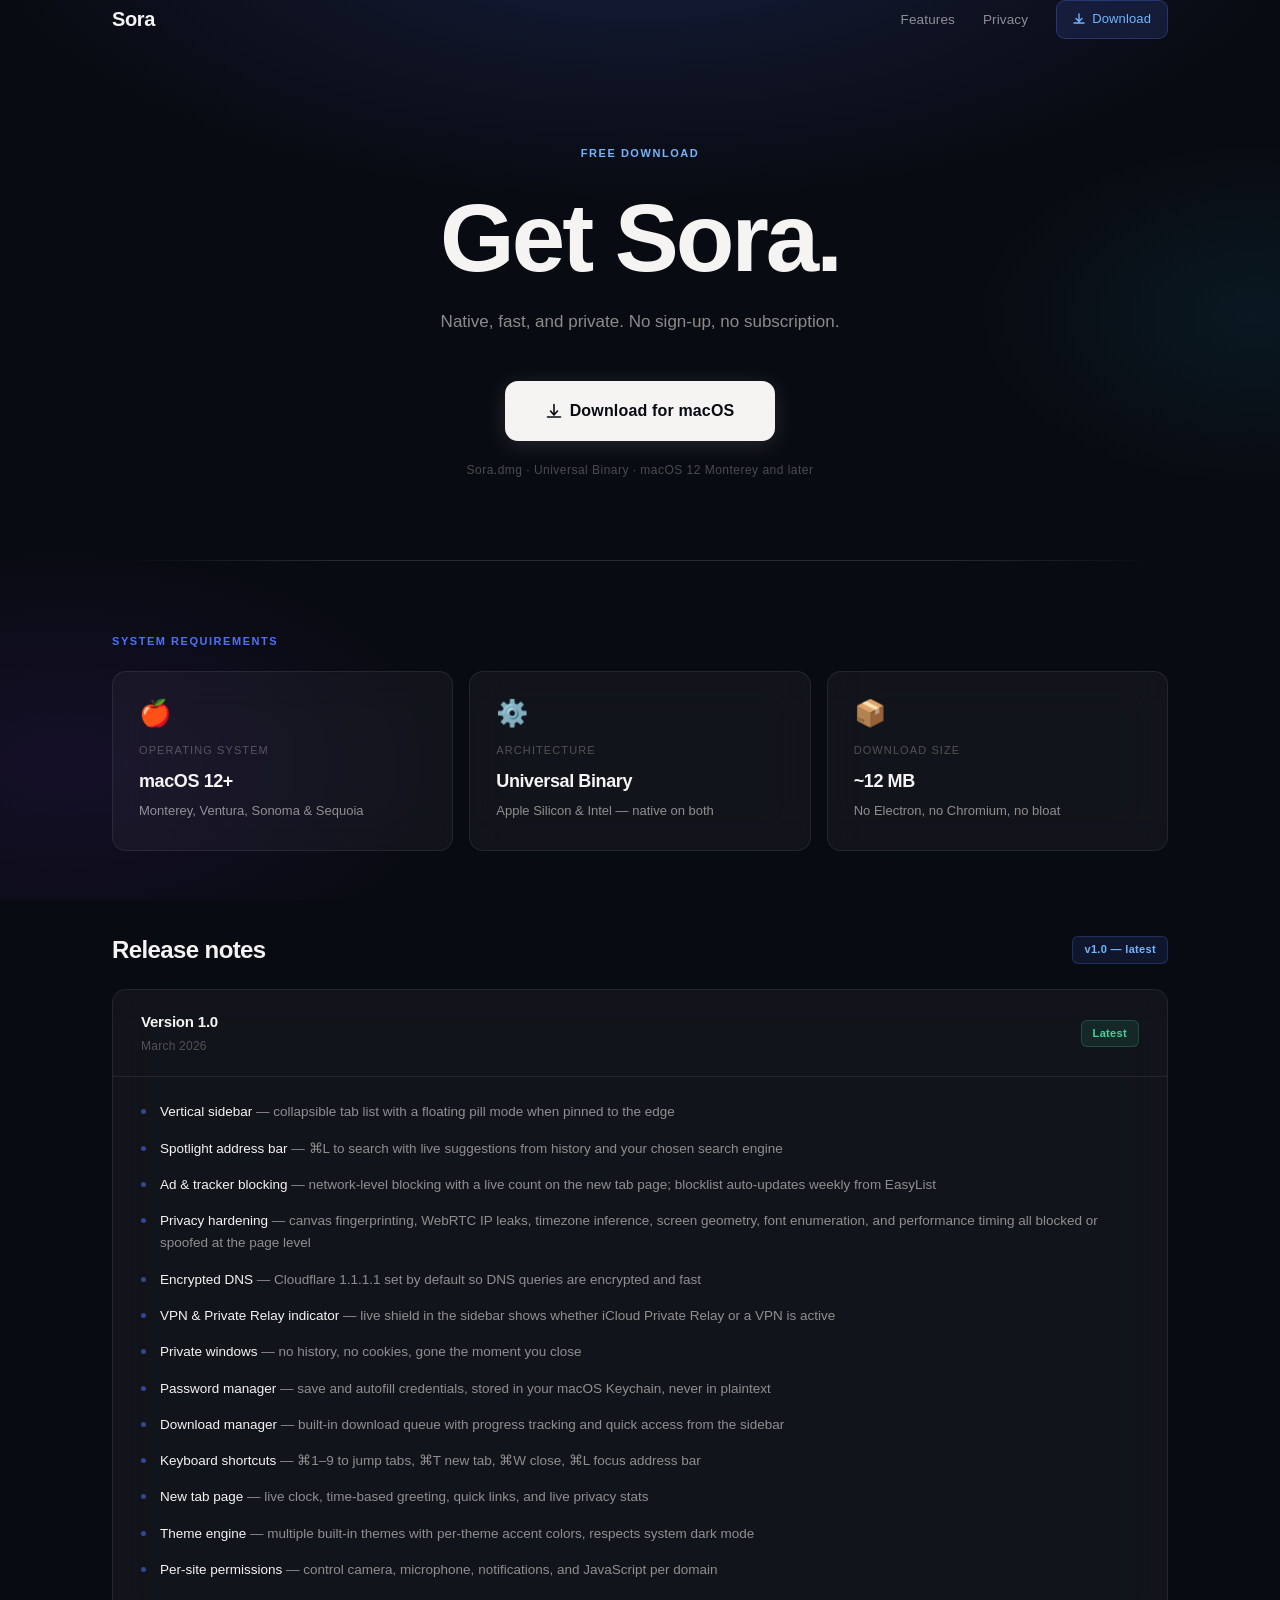
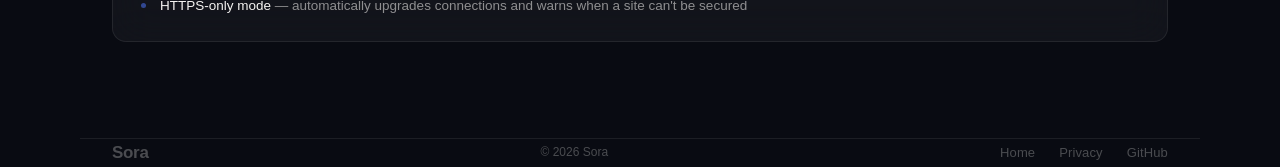
==== download.html @ f8c2eb23 "Redesign website to match browser visual style Full visual redesign of all three pages to match the " ====
<!doctype html>
<html lang="en">
<head>
  <meta charset="utf-8" />
  <meta name="viewport" content="width=device-width, initial-scale=1" />
  <title>Download Sora — macOS browser</title>
  <meta name="description" content="Download Sora for macOS. Free, native, and built with SwiftUI. No sign-up required." />
  <meta property="og:title" content="Download Sora — macOS browser" />
  <meta property="og:description" content="Free, native macOS browser built with SwiftUI. No account needed." />
  <meta property="og:type" content="website" />
  <link rel="icon" href="favicon.ico" />
  <style>
    :root {
      --bg: #090b12;
      --surface: rgba(255,255,255,0.04);
      --border: rgba(255,255,255,0.08);
      --border-strong: rgba(255,255,255,0.13);
      --text: #f5f4f2;
      --muted: rgba(245,244,242,0.55);
      --dim: rgba(245,244,242,0.28);
      --blue: #4d73f5;
      --blue-light: #73b4ff;
      --purple: #9b6dff;
      --teal: #00c7e0;
      --green: #3dd89a;
      --gold: #ffc840;
    }

    *, *::before, *::after { box-sizing: border-box; margin: 0; padding: 0; }
    html { scroll-behavior: smooth; }

    body {
      background-color: var(--bg);
      color: var(--text);
      font-family: -apple-system, BlinkMacSystemFont, 'Segoe UI', sans-serif;
      font-size: 16px;
      line-height: 1.6;
      font-weight: 400;
      -webkit-font-smoothing: antialiased;
      overflow-x: hidden;
    }

    a { color: inherit; text-decoration: none; }
    a:focus-visible { outline: 2px solid var(--blue); outline-offset: 3px; border-radius: 4px; }

    /* ── Background ─────────────────────────────────────────── */
    .bg-layer {
      position: fixed;
      inset: 0;
      pointer-events: none;
      z-index: 0;
      background:
        radial-gradient(ellipse 80% 50% at 50% -10%, rgba(77,115,245,0.18) 0%, transparent 65%),
        radial-gradient(ellipse 50% 40% at 5% 85%, rgba(120,50,230,0.1) 0%, transparent 60%),
        radial-gradient(ellipse 40% 35% at 98% 35%, rgba(0,199,224,0.07) 0%, transparent 55%),
        #090b12;
    }

    /* ── Layout ─────────────────────────────────────────────── */
    .wrap {
      max-width: 1120px;
      margin: 0 auto;
      padding: 0 32px;
      position: relative;
      z-index: 1;
    }

    /* ── Header ─────────────────────────────────────────────── */
    header {
      display: flex;
      align-items: center;
      justify-content: space-between;
      padding: 28px 0;
      opacity: 0;
      animation: fadeDown 0.55s ease 0.05s forwards;
    }

    .brand {
      font-size: 20px;
      font-weight: 600;
      color: var(--text);
      letter-spacing: -0.4px;
    }

    nav {
      display: flex;
      align-items: center;
      gap: 28px;
    }
    nav a {
      font-size: 13.5px;
      font-weight: 400;
      color: var(--muted);
      letter-spacing: 0.01em;
      transition: color 0.2s;
    }
    nav a:hover { color: var(--text); }

    .nav-download {
      display: inline-flex;
      align-items: center;
      gap: 7px;
      padding: 8px 16px;
      border-radius: 9px;
      background: rgba(77,115,245,0.14);
      border: 1px solid rgba(77,115,245,0.3);
      color: var(--blue-light) !important;
      font-size: 13px !important;
      font-weight: 500 !important;
      transition: background 0.2s, border-color 0.2s, color 0.2s !important;
    }
    .nav-download:hover {
      background: rgba(77,115,245,0.24) !important;
      border-color: rgba(77,115,245,0.45) !important;
      color: #fff !important;
    }

    /* ── Buttons ─────────────────────────────────────────────── */
    .btn {
      display: inline-flex;
      align-items: center;
      justify-content: center;
      gap: 8px;
      padding: 13px 24px;
      border-radius: 11px;
      font-size: 14.5px;
      font-weight: 500;
      font-family: -apple-system, BlinkMacSystemFont, 'Segoe UI', sans-serif;
      border: 1px solid transparent;
      transition: transform 0.15s, box-shadow 0.2s, background 0.2s, border-color 0.2s, color 0.2s;
      cursor: pointer;
      white-space: nowrap;
      letter-spacing: 0.01em;
    }
    .btn:hover { transform: translateY(-1px); }
    .btn:active { transform: translateY(0); }

    .btn-primary {
      background: var(--text);
      color: #090b12;
      font-weight: 600;
      box-shadow: 0 4px 24px rgba(245,244,242,0.12);
    }
    .btn-primary:hover {
      background: #fff;
      box-shadow: 0 8px 36px rgba(245,244,242,0.2);
    }

    .btn-large {
      padding: 16px 40px;
      font-size: 16px;
      border-radius: 13px;
    }

    /* ── Hero ───────────────────────────────────────────────── */
    .download-hero {
      padding: 100px 0 80px;
      text-align: center;
      max-width: 560px;
      margin: 0 auto;
    }

    .eyebrow-badge {
      display: inline-block;
      font-size: 11px;
      font-weight: 600;
      color: var(--blue-light);
      text-transform: uppercase;
      letter-spacing: 0.14em;
      margin-bottom: 28px;
      opacity: 0;
      animation: fadeUp 0.55s ease 0.15s forwards;
    }

    .download-hero h1 {
      font-size: clamp(56px, 8vw, 96px);
      font-weight: 700;
      line-height: 1.0;
      letter-spacing: -3px;
      color: var(--text);
      margin-bottom: 22px;
      opacity: 0;
      animation: fadeUp 0.6s ease 0.22s forwards;
    }

    .download-hero .sub {
      font-size: 17px;
      color: var(--muted);
      font-weight: 300;
      line-height: 1.7;
      margin-bottom: 44px;
      opacity: 0;
      animation: fadeUp 0.6s ease 0.3s forwards;
    }

    .download-cta {
      margin-bottom: 20px;
      opacity: 0;
      animation: fadeUp 0.6s ease 0.38s forwards;
    }

    .fine {
      font-size: 12px;
      color: var(--dim);
      letter-spacing: 0.04em;
      opacity: 0;
      animation: fadeUp 0.55s ease 0.46s forwards;
    }

    /* ── Divider ─────────────────────────────────────────────── */
    .divider {
      height: 1px;
      background: linear-gradient(90deg, transparent, var(--border-strong) 20%, var(--border-strong) 80%, transparent);
      margin: 0 0 72px;
      position: relative;
      z-index: 1;
    }

    /* ── Requirements ────────────────────────────────────────── */
    .section-eyebrow {
      font-size: 11px;
      font-weight: 600;
      color: var(--blue);
      text-transform: uppercase;
      letter-spacing: 0.14em;
      margin-bottom: 20px;
    }

    .req-grid {
      display: grid;
      grid-template-columns: repeat(3, 1fr);
      gap: 16px;
      margin-bottom: 80px;
    }
    .req-card {
      background: rgba(255,255,255,0.04);
      border: 1px solid var(--border);
      border-radius: 14px;
      backdrop-filter: blur(20px);
      -webkit-backdrop-filter: blur(20px);
      padding: 28px 26px;
      transition: border-color 0.2s ease, background 0.2s ease;
    }
    .req-card:hover {
      border-color: rgba(255,255,255,0.16);
      background: rgba(255,255,255,0.06);
    }
    .req-icon {
      font-size: 26px;
      margin-bottom: 16px;
      line-height: 1;
    }
    .req-card .k {
      font-size: 11px;
      font-weight: 500;
      color: var(--dim);
      text-transform: uppercase;
      letter-spacing: 0.1em;
      margin-bottom: 8px;
    }
    .req-card .v {
      font-size: 18px;
      font-weight: 600;
      color: var(--text);
      letter-spacing: -0.4px;
      margin-bottom: 5px;
    }
    .req-card .v-sub {
      font-size: 13px;
      font-weight: 300;
      color: var(--muted);
    }

    /* ── Release notes ───────────────────────────────────────── */
    .notes-header {
      display: flex;
      align-items: center;
      justify-content: space-between;
      gap: 16px;
      margin-bottom: 20px;
    }
    .notes-header h2 {
      font-size: 24px;
      font-weight: 700;
      letter-spacing: -0.6px;
      color: var(--text);
    }
    .latest-badge {
      font-size: 11px;
      font-weight: 600;
      color: var(--blue-light);
      background: rgba(77,115,245,0.12);
      border: 1px solid rgba(77,115,245,0.25);
      padding: 4px 11px;
      border-radius: 6px;
      letter-spacing: 0.03em;
      flex-shrink: 0;
    }

    .release-card {
      background: rgba(255,255,255,0.04);
      border: 1px solid var(--border);
      border-radius: 14px;
      backdrop-filter: blur(20px);
      -webkit-backdrop-filter: blur(20px);
      overflow: hidden;
      margin-bottom: 96px;
    }
    .release-meta {
      display: flex;
      align-items: center;
      justify-content: space-between;
      padding: 20px 28px;
      border-bottom: 1px solid var(--border);
      gap: 16px;
    }
    .release-version {
      font-size: 15px;
      font-weight: 600;
      color: var(--text);
      letter-spacing: -0.2px;
    }
    .release-date {
      font-size: 12px;
      color: var(--dim);
      margin-top: 3px;
      letter-spacing: 0.02em;
    }
    .release-tag {
      font-size: 11px;
      font-weight: 600;
      color: var(--green);
      background: rgba(61,216,154,0.1);
      border: 1px solid rgba(61,216,154,0.22);
      padding: 4px 11px;
      border-radius: 6px;
      letter-spacing: 0.03em;
    }

    .release-items {
      padding: 24px 28px;
      display: flex;
      flex-direction: column;
      gap: 14px;
    }
    .release-item {
      display: flex;
      align-items: flex-start;
      gap: 14px;
      font-size: 13.5px;
      color: var(--muted);
      line-height: 1.65;
      font-weight: 300;
    }
    .release-item::before {
      content: '';
      width: 5px;
      height: 5px;
      border-radius: 50%;
      background: var(--blue);
      opacity: 0.55;
      margin-top: 8px;
      flex-shrink: 0;
    }
    .release-item strong {
      color: var(--text);
      font-weight: 500;
    }

    /* ── Animations ─────────────────────────────────────────── */
    @keyframes fadeUp {
      from { opacity: 0; transform: translateY(18px); }
      to   { opacity: 1; transform: translateY(0); }
    }
    @keyframes fadeDown {
      from { opacity: 0; transform: translateY(-10px); }
      to   { opacity: 1; transform: translateY(0); }
    }

    .reveal {
      opacity: 0;
      transform: translateY(22px);
      transition: opacity 0.6s ease, transform 0.6s ease;
    }
    .reveal.visible {
      opacity: 1;
      transform: translateY(0);
    }

    /* ── Footer ─────────────────────────────────────────────── */
    footer {
      border-top: 1px solid var(--border);
      padding: 32px 0;
      display: flex;
      align-items: center;
      justify-content: space-between;
      position: relative;
      z-index: 1;
    }
    .footer-brand {
      font-size: 17px;
      font-weight: 600;
      color: var(--dim);
      letter-spacing: -0.3px;
    }
    .footer-copy { font-size: 12px; color: var(--dim); }
    .footer-links { display: flex; gap: 24px; }
    .footer-links a { font-size: 13px; color: var(--dim); transition: color 0.2s; }
    .footer-links a:hover { color: var(--muted); }

    /* ── Responsive ─────────────────────────────────────────── */
    @media (max-width: 768px) {
      .req-grid { grid-template-columns: 1fr 1fr; }
      .notes-header { flex-direction: column; align-items: flex-start; }
      footer { flex-direction: column; gap: 16px; text-align: center; }
      .footer-brand { display: none; }
      nav a:not(.nav-download) { display: none; }
    }
    @media (max-width: 480px) {
      .wrap { padding: 0 20px; }
      .req-grid { grid-template-columns: 1fr; }
      .btn-large { width: 100%; }
    }
  </style>
</head>
<body>
  <div class="bg-layer" aria-hidden="true"></div>

  <header class="wrap">
    <a class="brand" href="index.html">Sora</a>
    <nav aria-label="Main navigation">
      <a href="index.html#features">Features</a>
      <a href="privacy.html">Privacy</a>
      <a href="download.html" class="nav-download" aria-current="page">
        <svg width="12" height="12" viewBox="0 0 12 12" fill="none"><path d="M6 1v7M3 5.5l3 3 3-3M1 10h10" stroke="currentColor" stroke-width="1.4" stroke-linecap="round" stroke-linejoin="round"/></svg>
        Download
      </a>
    </nav>
  </header>

  <main>
    <!-- Hero -->
    <section class="download-hero wrap" aria-labelledby="download-heading">
      <div class="eyebrow-badge">Free Download</div>
      <h1 id="download-heading">Get Sora.</h1>
      <p class="sub">Native, fast, and private. No sign-up, no subscription.</p>
      <div class="download-cta">
        <a class="btn btn-primary btn-large" href="Sora.dmg" download>
          <svg width="16" height="16" viewBox="0 0 16 16" fill="none"><path d="M8 1.5v9M4.5 8l3.5 4 3.5-4M1.5 14h13" stroke="currentColor" stroke-width="1.6" stroke-linecap="round" stroke-linejoin="round"/></svg>
          Download for macOS
        </a>
      </div>
      <p class="fine">Sora.dmg &middot; Universal Binary &middot; macOS 12 Monterey and later</p>
    </section>

    <div class="wrap"><div class="divider"></div></div>

    <!-- System Requirements -->
    <section class="wrap reveal" aria-label="System requirements">
      <p class="section-eyebrow">System Requirements</p>
      <div class="req-grid">
        <div class="req-card">
          <div class="req-icon" aria-hidden="true">🍎</div>
          <div class="k">Operating System</div>
          <div class="v">macOS 12+</div>
          <div class="v-sub">Monterey, Ventura, Sonoma &amp; Sequoia</div>
        </div>
        <div class="req-card">
          <div class="req-icon" aria-hidden="true">⚙️</div>
          <div class="k">Architecture</div>
          <div class="v">Universal Binary</div>
          <div class="v-sub">Apple Silicon &amp; Intel — native on both</div>
        </div>
        <div class="req-card">
          <div class="req-icon" aria-hidden="true">📦</div>
          <div class="k">Download Size</div>
          <div class="v">~12 MB</div>
          <div class="v-sub">No Electron, no Chromium, no bloat</div>
        </div>
      </div>
    </section>

    <!-- Release Notes -->
    <section class="wrap reveal" aria-label="Release notes">
      <div class="notes-header">
        <h2>Release notes</h2>
        <span class="latest-badge">v1.0 — latest</span>
      </div>
      <div class="release-card">
        <div class="release-meta">
          <div>
            <div class="release-version">Version 1.0</div>
            <div class="release-date">March 2026</div>
          </div>
          <span class="release-tag">Latest</span>
        </div>
        <div class="release-items">
          <div class="release-item"><span><strong>Vertical sidebar</strong> — collapsible tab list with a floating pill mode when pinned to the edge</span></div>
          <div class="release-item"><span><strong>Spotlight address bar</strong> — ⌘L to search with live suggestions from history and your chosen search engine</span></div>
          <div class="release-item"><span><strong>Ad &amp; tracker blocking</strong> — network-level blocking with a live count on the new tab page; blocklist auto-updates weekly from EasyList</span></div>
          <div class="release-item"><span><strong>Privacy hardening</strong> — canvas fingerprinting, WebRTC IP leaks, timezone inference, screen geometry, font enumeration, and performance timing all blocked or spoofed at the page level</span></div>
          <div class="release-item"><span><strong>Encrypted DNS</strong> — Cloudflare 1.1.1.1 set by default so DNS queries are encrypted and fast</span></div>
          <div class="release-item"><span><strong>VPN &amp; Private Relay indicator</strong> — live shield in the sidebar shows whether iCloud Private Relay or a VPN is active</span></div>
          <div class="release-item"><span><strong>Private windows</strong> — no history, no cookies, gone the moment you close</span></div>
          <div class="release-item"><span><strong>Password manager</strong> — save and autofill credentials, stored in your macOS Keychain, never in plaintext</span></div>
          <div class="release-item"><span><strong>Download manager</strong> — built-in download queue with progress tracking and quick access from the sidebar</span></div>
          <div class="release-item"><span><strong>Keyboard shortcuts</strong> — ⌘1–9 to jump tabs, ⌘T new tab, ⌘W close, ⌘L focus address bar</span></div>
          <div class="release-item"><span><strong>New tab page</strong> — live clock, time-based greeting, quick links, and live privacy stats</span></div>
          <div class="release-item"><span><strong>Theme engine</strong> — multiple built-in themes with per-theme accent colors, respects system dark mode</span></div>
          <div class="release-item"><span><strong>Per-site permissions</strong> — control camera, microphone, notifications, and JavaScript per domain</span></div>
          <div class="release-item"><span><strong>HTTPS-only mode</strong> — automatically upgrades connections and warns when a site can't be secured</span></div>
        </div>
      </div>
    </section>
  </main>

  <footer class="wrap">
    <span class="footer-brand">Sora</span>
    <p class="footer-copy">&copy; 2026 Sora</p>
    <nav class="footer-links" aria-label="Footer navigation">
      <a href="index.html">Home</a>
      <a href="privacy.html">Privacy</a>
      <a href="https://github.com/talb1/Sora-Browser" target="_blank" rel="noopener">GitHub</a>
    </nav>
  </footer>

  <script>
    const observer = new IntersectionObserver(
      entries => entries.forEach(e => {
        if (e.isIntersecting) {
          e.target.classList.add('visible');
          observer.unobserve(e.target);
        }
      }),
      { threshold: 0.1 }
    );
    document.querySelectorAll('.reveal').forEach(el => observer.observe(el));
  </script>
</body>
</html>
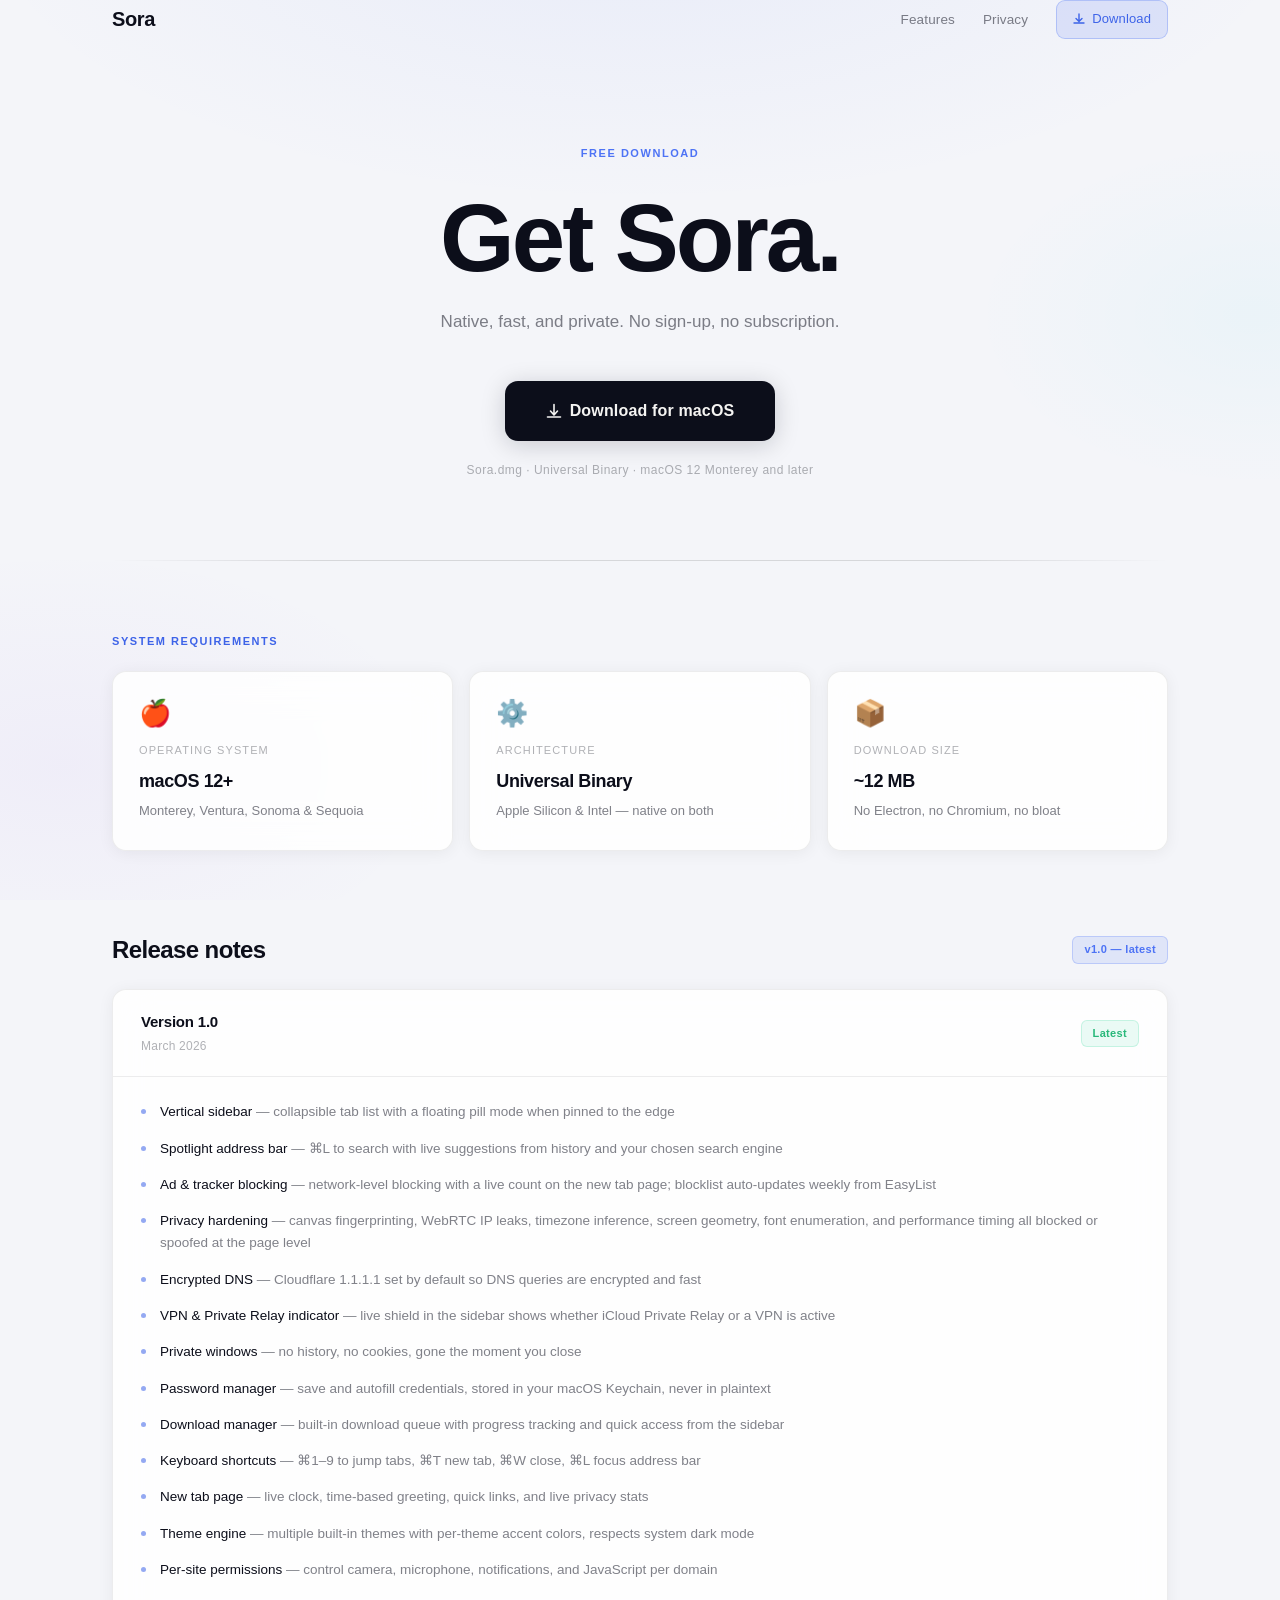
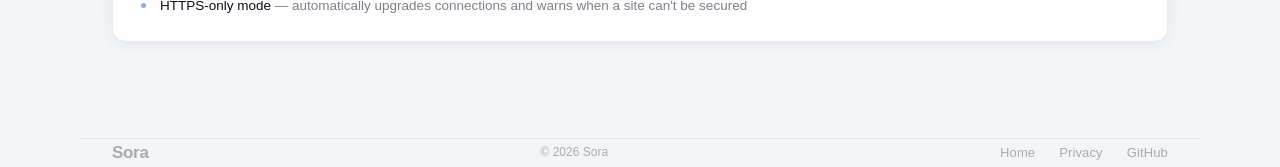
==== commit e431bd08: "Switch website to light mode Replace dark #090b12 background with a bright #f4f5f9 light mode. White" ====
--- a/download.html
+++ b/download.html
@@ -11,19 +11,19 @@
   <link rel="icon" href="favicon.ico" />
   <style>
     :root {
-      --bg: #090b12;
-      --surface: rgba(255,255,255,0.04);
-      --border: rgba(255,255,255,0.08);
-      --border-strong: rgba(255,255,255,0.13);
-      --text: #f5f4f2;
-      --muted: rgba(245,244,242,0.55);
-      --dim: rgba(245,244,242,0.28);
-      --blue: #4d73f5;
-      --blue-light: #73b4ff;
-      --purple: #9b6dff;
-      --teal: #00c7e0;
-      --green: #3dd89a;
-      --gold: #ffc840;
+      --bg: #f4f5f9;
+      --surface: rgba(255,255,255,0.85);
+      --border: rgba(0,0,0,0.07);
+      --border-strong: rgba(0,0,0,0.12);
+      --text: #0c0e1a;
+      --muted: rgba(12,14,26,0.52);
+      --dim: rgba(12,14,26,0.32);
+      --blue: #3d63e8;
+      --blue-light: #4d73f5;
+      --purple: #7c50e8;
+      --teal: #00a8bf;
+      --green: #28b87a;
+      --gold: #d4a017;
     }
 
     *, *::before, *::after { box-sizing: border-box; margin: 0; padding: 0; }
@@ -50,10 +50,10 @@
       pointer-events: none;
       z-index: 0;
       background:
-        radial-gradient(ellipse 80% 50% at 50% -10%, rgba(77,115,245,0.18) 0%, transparent 65%),
-        radial-gradient(ellipse 50% 40% at 5% 85%, rgba(120,50,230,0.1) 0%, transparent 60%),
-        radial-gradient(ellipse 40% 35% at 98% 35%, rgba(0,199,224,0.07) 0%, transparent 55%),
-        #090b12;
+        radial-gradient(ellipse 80% 50% at 50% -10%, rgba(77,115,245,0.07) 0%, transparent 65%),
+        radial-gradient(ellipse 50% 40% at 5% 85%, rgba(120,50,230,0.04) 0%, transparent 60%),
+        radial-gradient(ellipse 40% 35% at 98% 35%, rgba(0,199,224,0.04) 0%, transparent 55%),
+        #f4f5f9;
     }
 
     /* ── Layout ─────────────────────────────────────────────── */
@@ -104,15 +104,15 @@
       border-radius: 9px;
       background: rgba(77,115,245,0.14);
       border: 1px solid rgba(77,115,245,0.3);
-      color: var(--blue-light) !important;
+      color: var(--blue) !important;
       font-size: 13px !important;
       font-weight: 500 !important;
       transition: background 0.2s, border-color 0.2s, color 0.2s !important;
     }
     .nav-download:hover {
-      background: rgba(77,115,245,0.24) !important;
-      border-color: rgba(77,115,245,0.45) !important;
-      color: #fff !important;
+      background: rgba(61,99,232,0.18) !important;
+      border-color: rgba(61,99,232,0.4) !important;
+      color: var(--blue) !important;
     }
 
     /* ── Buttons ─────────────────────────────────────────────── */
@@ -137,13 +137,13 @@
 
     .btn-primary {
       background: var(--text);
-      color: #090b12;
-      font-weight: 600;
-      box-shadow: 0 4px 24px rgba(245,244,242,0.12);
+      color: #f5f4f2;
+      font-weight: 600;
+      box-shadow: 0 4px 24px rgba(12,14,26,0.18);
     }
     .btn-primary:hover {
-      background: #fff;
-      box-shadow: 0 8px 36px rgba(245,244,242,0.2);
+      background: #1a1d2e;
+      box-shadow: 0 8px 36px rgba(12,14,26,0.26);
     }
 
     .btn-large {
@@ -233,17 +233,19 @@
       margin-bottom: 80px;
     }
     .req-card {
-      background: rgba(255,255,255,0.04);
+      background: rgba(255,255,255,0.85);
       border: 1px solid var(--border);
       border-radius: 14px;
       backdrop-filter: blur(20px);
       -webkit-backdrop-filter: blur(20px);
+      box-shadow: 0 2px 16px rgba(0,0,0,0.06);
       padding: 28px 26px;
-      transition: border-color 0.2s ease, background 0.2s ease;
+      transition: border-color 0.2s ease, background 0.2s ease, box-shadow 0.2s ease;
     }
     .req-card:hover {
-      border-color: rgba(255,255,255,0.16);
-      background: rgba(255,255,255,0.06);
+      border-color: rgba(0,0,0,0.12);
+      background: rgba(255,255,255,0.98);
+      box-shadow: 0 6px 28px rgba(0,0,0,0.1);
     }
     .req-icon {
       font-size: 26px;
@@ -298,8 +300,9 @@
     }
 
     .release-card {
-      background: rgba(255,255,255,0.04);
+      background: rgba(255,255,255,0.85);
       border: 1px solid var(--border);
+      box-shadow: 0 2px 16px rgba(0,0,0,0.06);
       border-radius: 14px;
       backdrop-filter: blur(20px);
       -webkit-backdrop-filter: blur(20px);
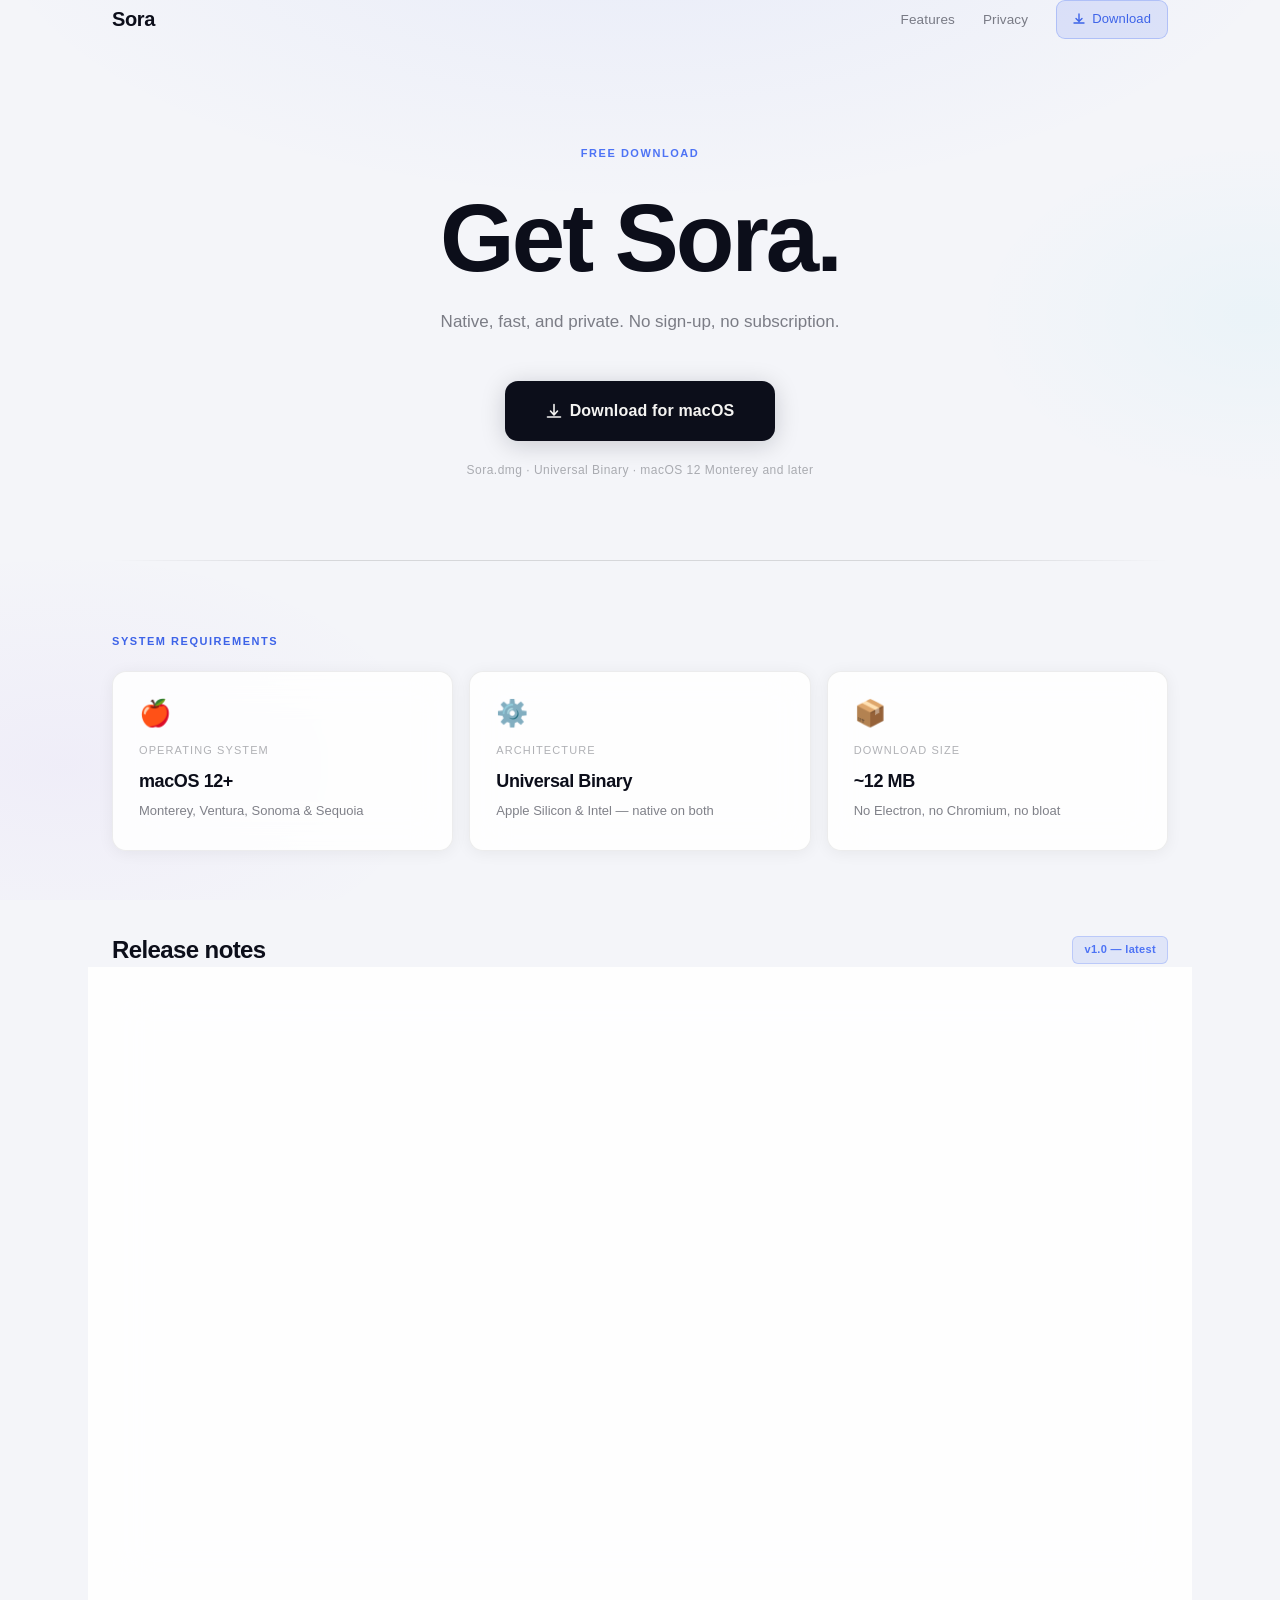
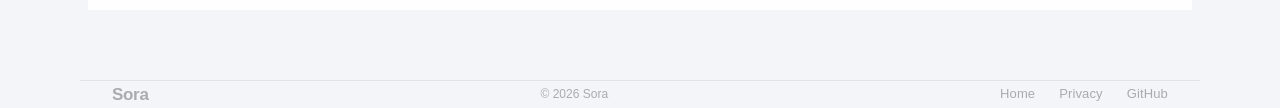
==== commit 5e44fec8: "Remove encrypted DNS and open source references - Remove Encrypted DNS feature card; replace with Fi" ====
--- a/download.html
+++ b/download.html
@@ -500,9 +500,8 @@
         <div class="release-items">
           <div class="release-item"><span><strong>Vertical sidebar</strong> — collapsible tab list with a floating pill mode when pinned to the edge</span></div>
           <div class="release-item"><span><strong>Spotlight address bar</strong> — ⌘L to search with live suggestions from history and your chosen search engine</span></div>
-          <div class="release-item"><span><strong>Ad &amp; tracker blocking</strong> — network-level blocking with a live count on the new tab page; blocklist auto-updates weekly from EasyList</span></div>
-          <div class="release-item"><span><strong>Privacy hardening</strong> — canvas fingerprinting, WebRTC IP leaks, timezone inference, screen geometry, font enumeration, and performance timing all blocked or spoofed at the page level</span></div>
-          <div class="release-item"><span><strong>Encrypted DNS</strong> — Cloudflare 1.1.1.1 set by default so DNS queries are encrypted and fast</span></div>
+          <div class="release-item"><span><strong>Ad &amp; tracker blocking</strong> — network-level blocking with a live count on the new tab page, updated automatically</span></div>
+          <div class="release-item"><span><strong>Privacy protections</strong> — fingerprinting, WebRTC leaks, and other tracking techniques are blocked automatically on every page</span></div>
           <div class="release-item"><span><strong>VPN &amp; Private Relay indicator</strong> — live shield in the sidebar shows whether iCloud Private Relay or a VPN is active</span></div>
           <div class="release-item"><span><strong>Private windows</strong> — no history, no cookies, gone the moment you close</span></div>
           <div class="release-item"><span><strong>Password manager</strong> — save and autofill credentials, stored in your macOS Keychain, never in plaintext</span></div>
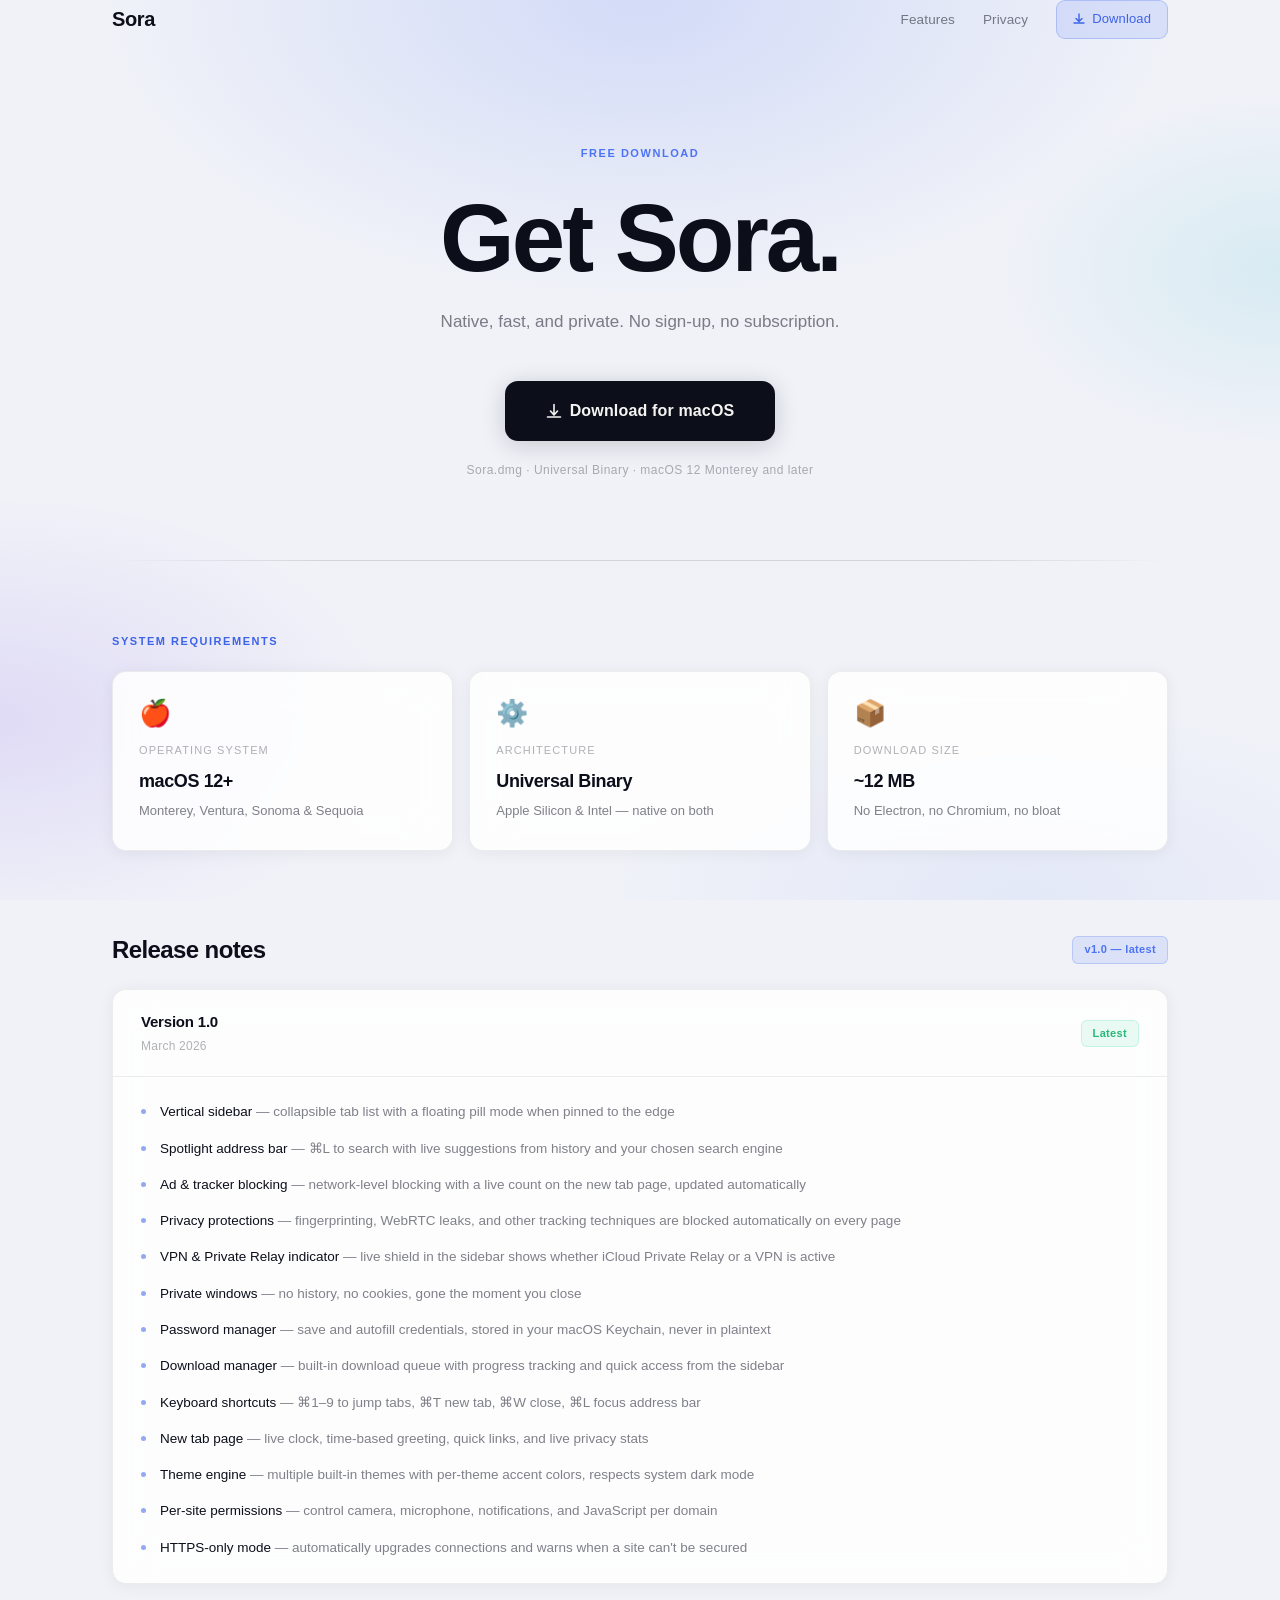
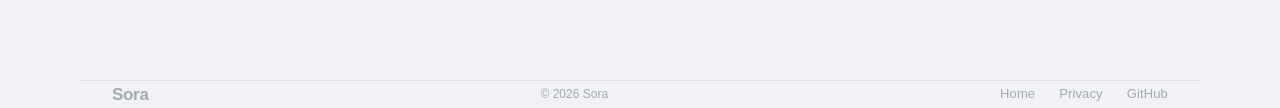
==== commit 036458a9: "Add gradient background across all pages Co-Authored-By: Claude Sonnet 4.6 <noreply@anthropic.com>" ====
--- a/download.html
+++ b/download.html
@@ -11,7 +11,7 @@
   <link rel="icon" href="favicon.ico" />
   <style>
     :root {
-      --bg: #f4f5f9;
+      --bg: #f0f2f8;
       --surface: rgba(255,255,255,0.85);
       --border: rgba(0,0,0,0.07);
       --border-strong: rgba(0,0,0,0.12);
@@ -50,10 +50,11 @@
       pointer-events: none;
       z-index: 0;
       background:
-        radial-gradient(ellipse 80% 50% at 50% -10%, rgba(77,115,245,0.07) 0%, transparent 65%),
-        radial-gradient(ellipse 50% 40% at 5% 85%, rgba(120,50,230,0.04) 0%, transparent 60%),
-        radial-gradient(ellipse 40% 35% at 98% 35%, rgba(0,199,224,0.04) 0%, transparent 55%),
-        #f4f5f9;
+        radial-gradient(ellipse 70% 55% at 50% 0%, rgba(77,115,245,0.18) 0%, transparent 60%),
+        radial-gradient(ellipse 55% 45% at 0% 80%, rgba(124,80,232,0.14) 0%, transparent 55%),
+        radial-gradient(ellipse 45% 40% at 100% 30%, rgba(0,168,191,0.10) 0%, transparent 50%),
+        radial-gradient(ellipse 60% 40% at 80% 100%, rgba(77,115,245,0.08) 0%, transparent 55%),
+        #f0f2f8;
     }
 
     /* ── Layout ─────────────────────────────────────────────── */
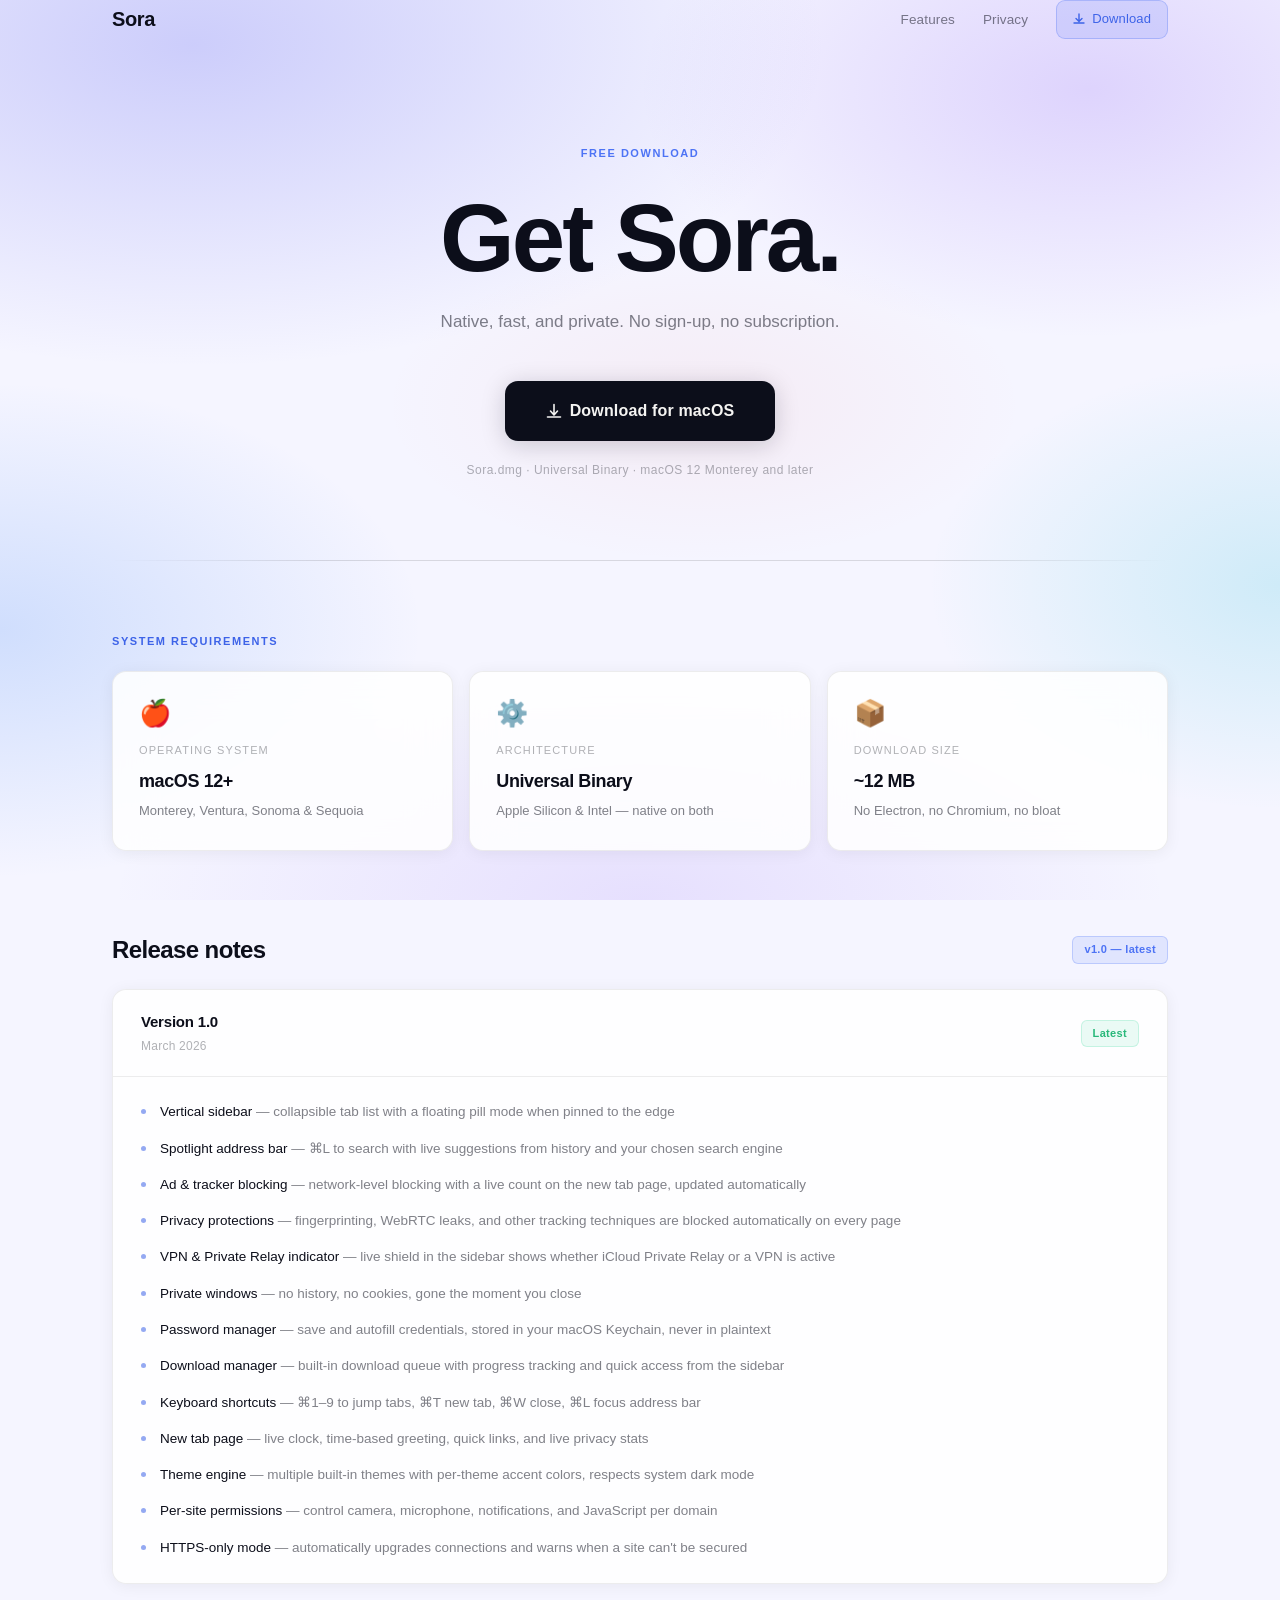
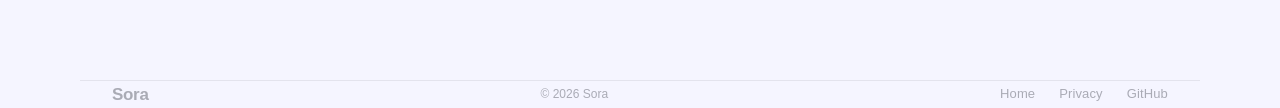
==== commit 7d4b89b0: "Richer mesh gradient background across all pages Six-layer radial gradient mesh: indigo top-left, vi" ====
--- a/download.html
+++ b/download.html
@@ -11,7 +11,7 @@
   <link rel="icon" href="favicon.ico" />
   <style>
     :root {
-      --bg: #f0f2f8;
+      --bg: #f5f5ff;
       --surface: rgba(255,255,255,0.85);
       --border: rgba(0,0,0,0.07);
       --border-strong: rgba(0,0,0,0.12);
@@ -50,11 +50,13 @@
       pointer-events: none;
       z-index: 0;
       background:
-        radial-gradient(ellipse 70% 55% at 50% 0%, rgba(77,115,245,0.18) 0%, transparent 60%),
-        radial-gradient(ellipse 55% 45% at 0% 80%, rgba(124,80,232,0.14) 0%, transparent 55%),
-        radial-gradient(ellipse 45% 40% at 100% 30%, rgba(0,168,191,0.10) 0%, transparent 50%),
-        radial-gradient(ellipse 60% 40% at 80% 100%, rgba(77,115,245,0.08) 0%, transparent 55%),
-        #f0f2f8;
+        radial-gradient(ellipse 90% 65% at 15% 5%,  rgba(99,102,241,0.28) 0%, transparent 55%),
+        radial-gradient(ellipse 70% 55% at 85% 10%, rgba(139,92,246,0.22) 0%, transparent 50%),
+        radial-gradient(ellipse 60% 50% at 0%  70%, rgba(59,130,246,0.20) 0%, transparent 55%),
+        radial-gradient(ellipse 55% 50% at 100% 65%,rgba(6,182,212,0.16)  0%, transparent 50%),
+        radial-gradient(ellipse 75% 45% at 50% 100%,rgba(139,92,246,0.14) 0%, transparent 55%),
+        radial-gradient(ellipse 50% 35% at 55% 45%, rgba(248,113,113,0.07) 0%, transparent 50%),
+        #f5f5ff;
     }
 
     /* ── Layout ─────────────────────────────────────────────── */
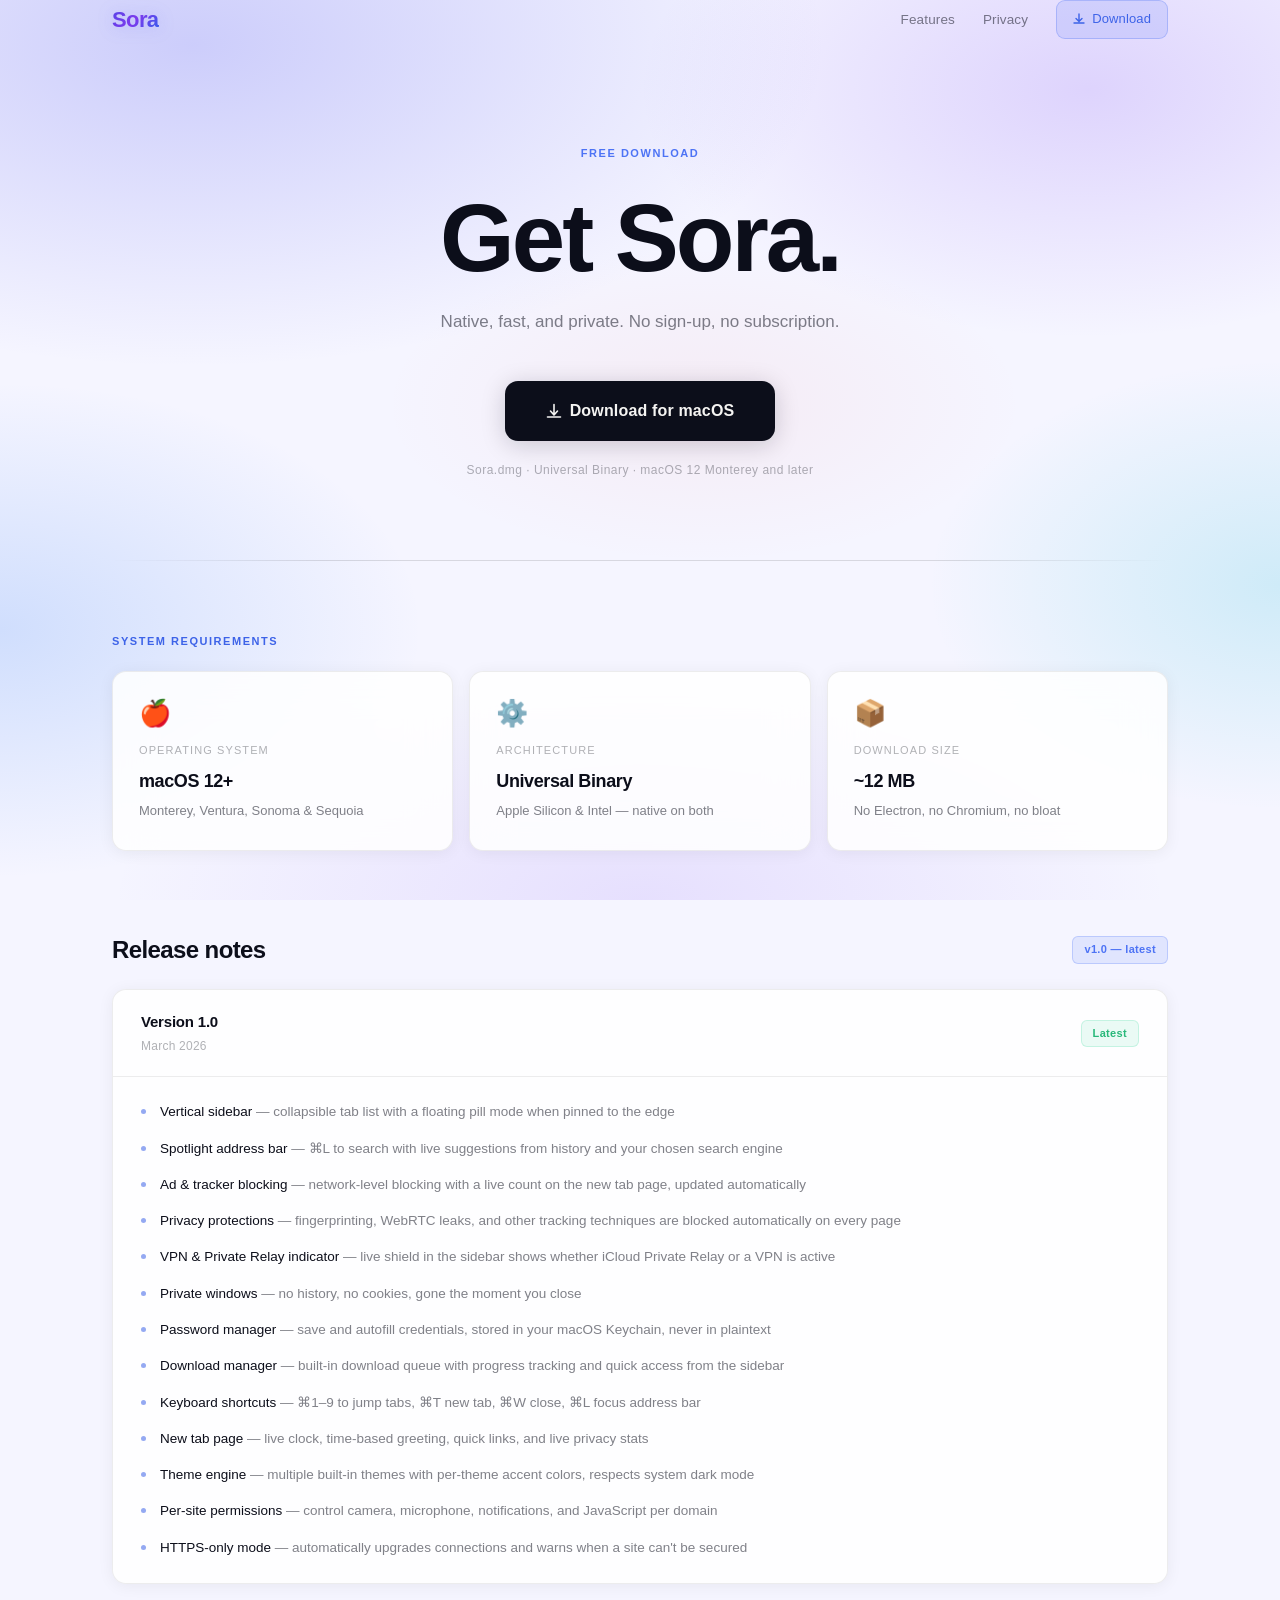
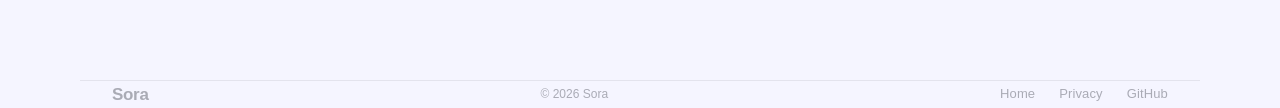
==== commit d5179ea7: "Style brand logo with indigo-to-blue gradient Co-Authored-By: Claude Sonnet 4.6 <noreply@anthropic.c" ====
--- a/download.html
+++ b/download.html
@@ -79,10 +79,14 @@
     }
 
     .brand {
-      font-size: 20px;
-      font-weight: 600;
-      color: var(--text);
-      letter-spacing: -0.4px;
+      font-size: 22px;
+      font-weight: 700;
+      letter-spacing: -0.6px;
+      background: linear-gradient(135deg, #4f46e5 0%, #7c3aed 50%, #2563eb 100%);
+      -webkit-background-clip: text;
+      -webkit-text-fill-color: transparent;
+      background-clip: text;
+      filter: drop-shadow(0 1px 8px rgba(99,102,241,0.25));
     }
 
     nav {
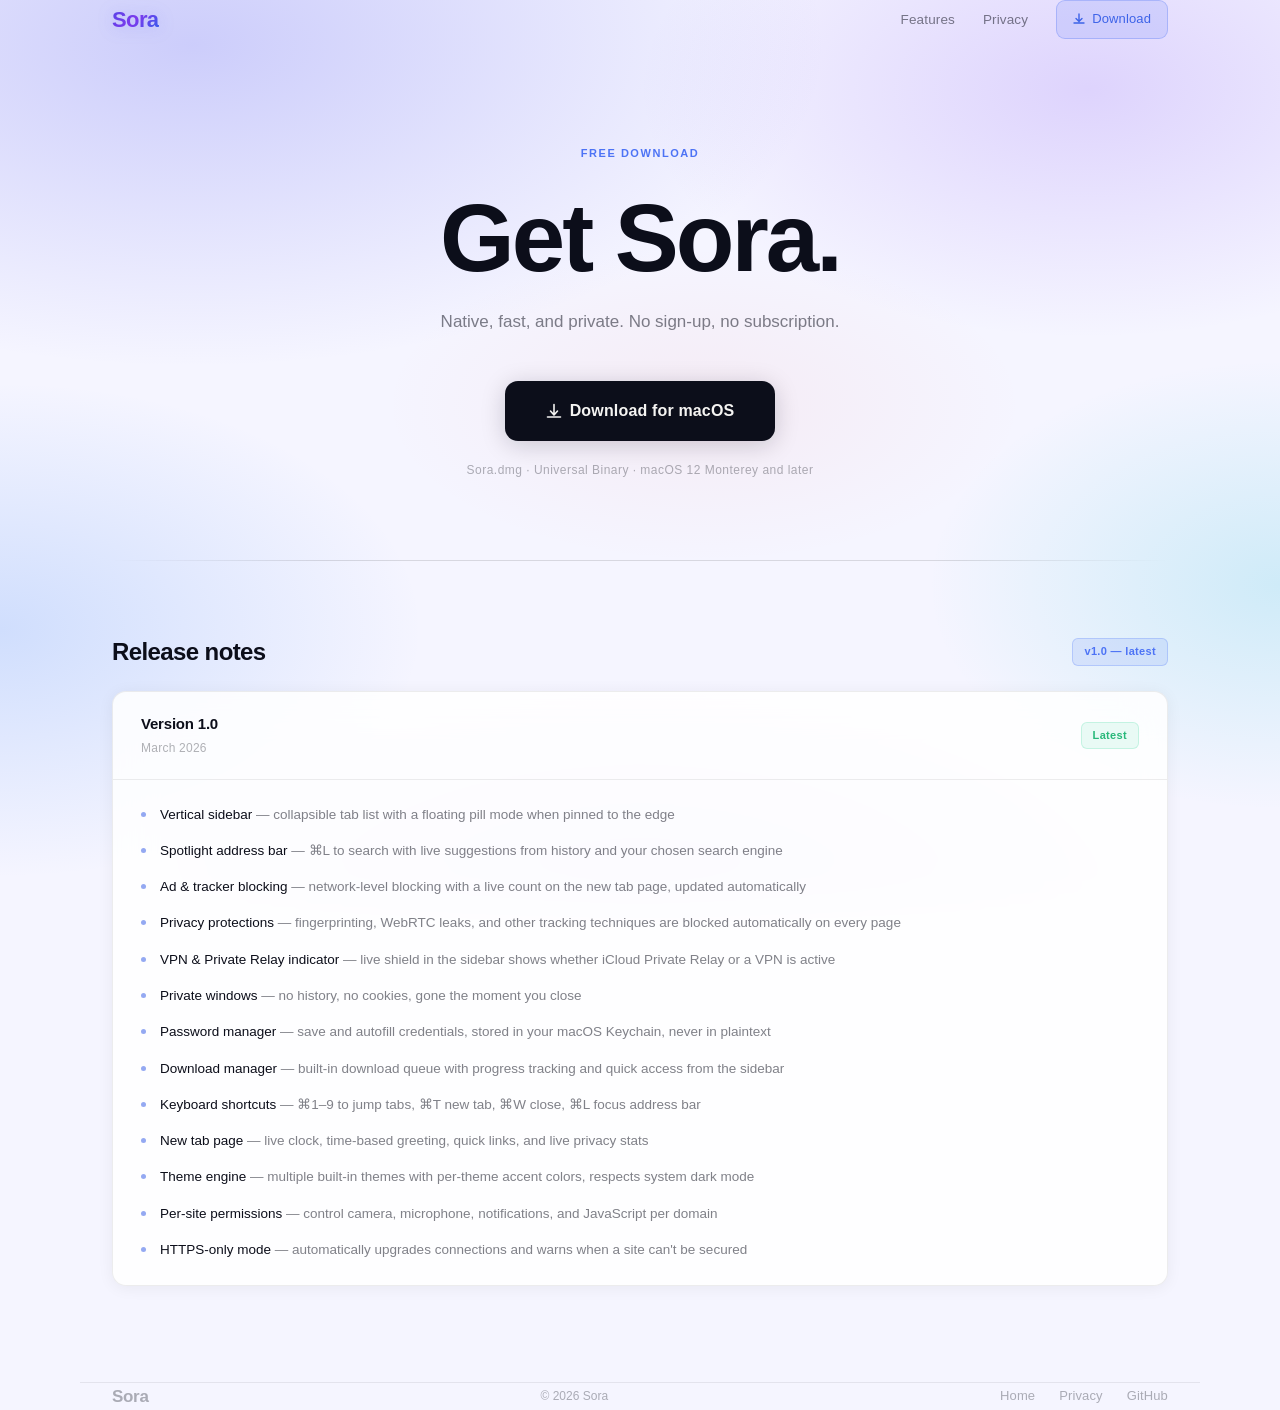
==== commit 6a74b2b1: "Remove system requirements section" ====
--- a/download.html
+++ b/download.html
@@ -464,31 +464,6 @@
     </section>
 
     <div class="wrap"><div class="divider"></div></div>
-
-    <!-- System Requirements -->
-    <section class="wrap reveal" aria-label="System requirements">
-      <p class="section-eyebrow">System Requirements</p>
-      <div class="req-grid">
-        <div class="req-card">
-          <div class="req-icon" aria-hidden="true">🍎</div>
-          <div class="k">Operating System</div>
-          <div class="v">macOS 12+</div>
-          <div class="v-sub">Monterey, Ventura, Sonoma &amp; Sequoia</div>
-        </div>
-        <div class="req-card">
-          <div class="req-icon" aria-hidden="true">⚙️</div>
-          <div class="k">Architecture</div>
-          <div class="v">Universal Binary</div>
-          <div class="v-sub">Apple Silicon &amp; Intel — native on both</div>
-        </div>
-        <div class="req-card">
-          <div class="req-icon" aria-hidden="true">📦</div>
-          <div class="k">Download Size</div>
-          <div class="v">~12 MB</div>
-          <div class="v-sub">No Electron, no Chromium, no bloat</div>
-        </div>
-      </div>
-    </section>
 
     <!-- Release Notes -->
     <section class="wrap reveal" aria-label="Release notes">
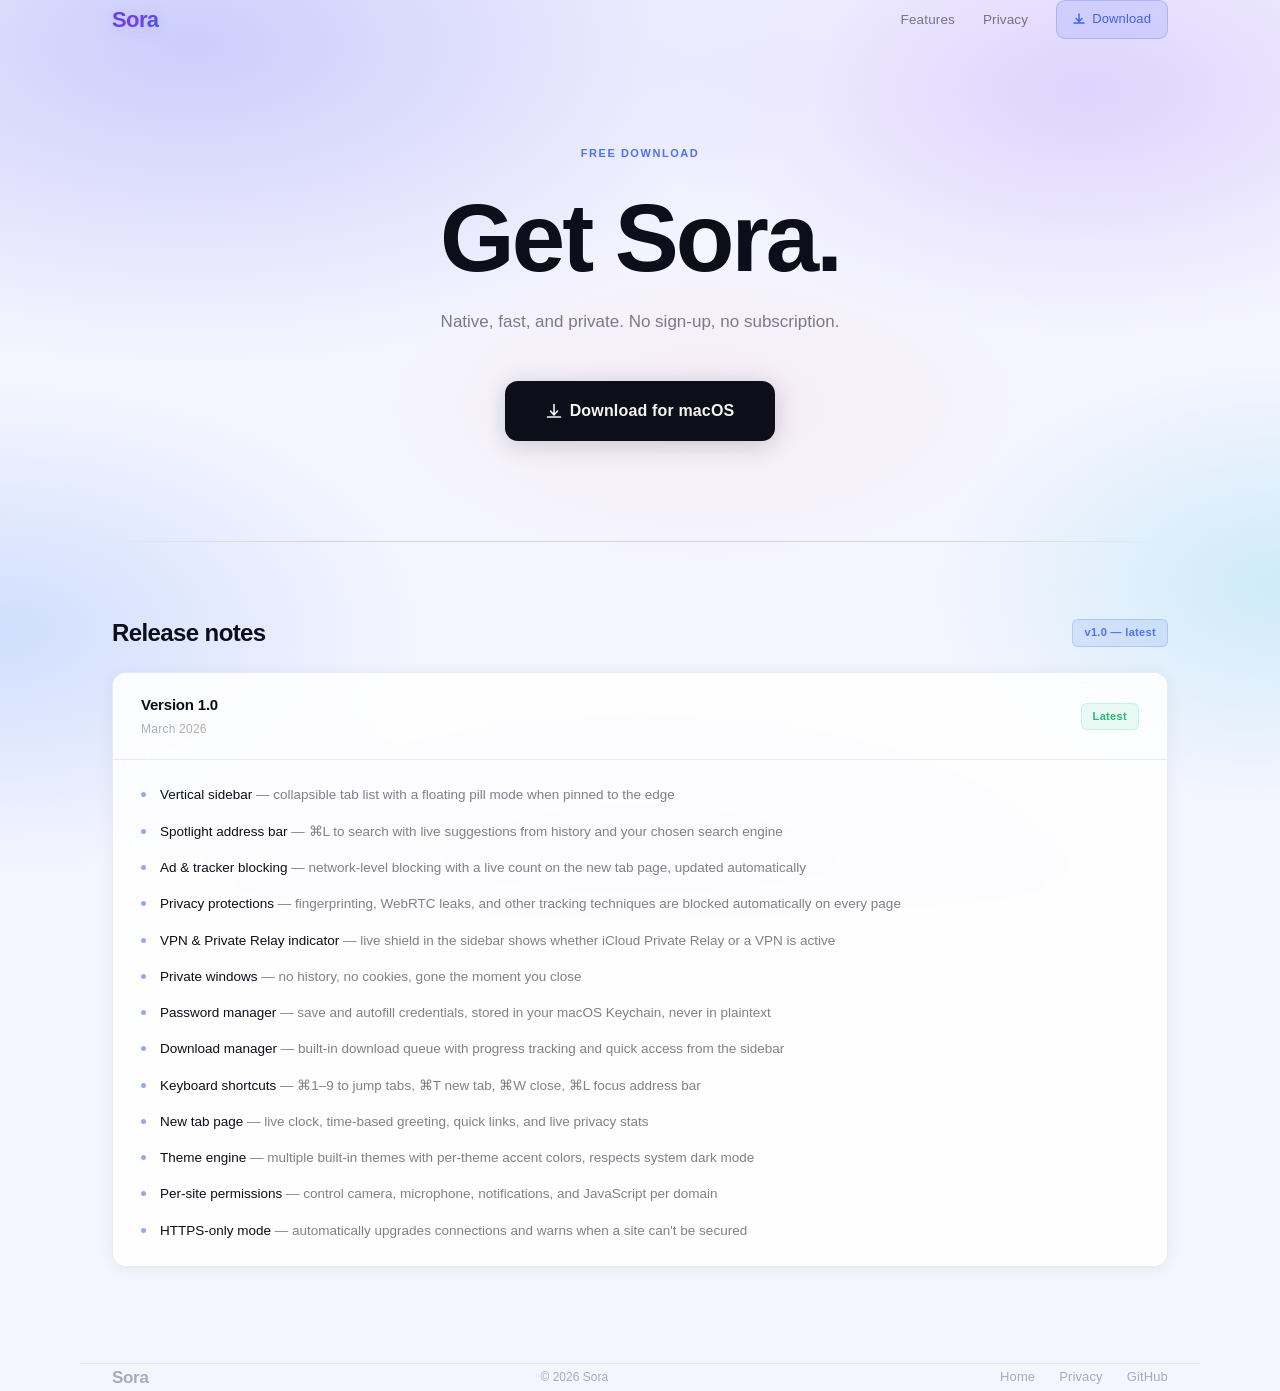
==== commit a9e016b3: "Remove file info text below download button" ====
--- a/download.html
+++ b/download.html
@@ -460,7 +460,7 @@
           Download for macOS
         </a>
       </div>
-      <p class="fine">Sora.dmg &middot; Universal Binary &middot; macOS 12 Monterey and later</p>
+      
     </section>
 
     <div class="wrap"><div class="divider"></div></div>
